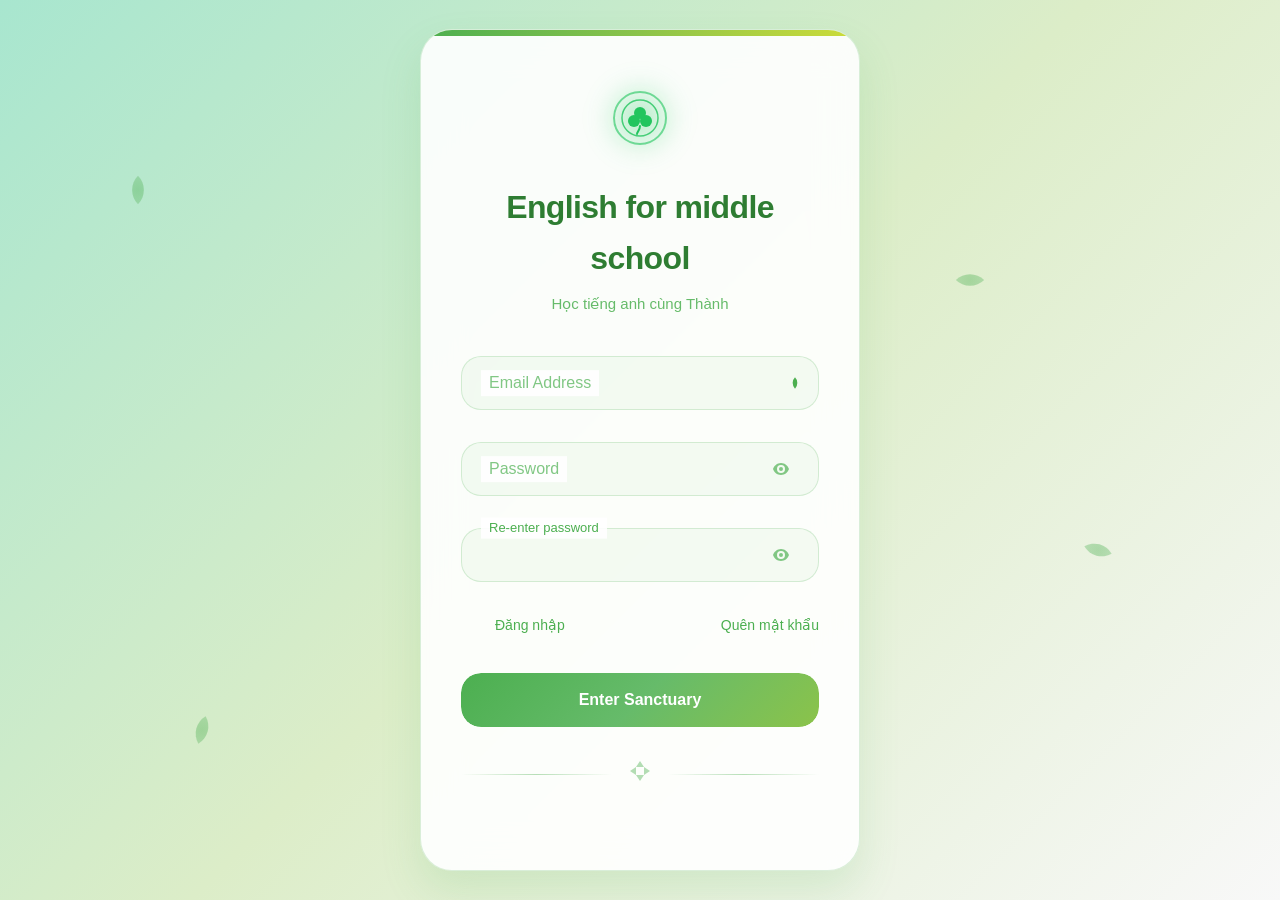
==== sign.html @ b57f53b2 "A_DaiThanh_FIX" ====
<!DOCTYPE html>
<html lang="en">

<head>
    <meta charset="UTF-8">
    <meta name="viewport" content="width=device-width, initial-scale=1.0">
    <title>Eco Wellness Login</title>
    <link rel="stylesheet" href="index.css">
</head>

<body>
    <div class="nature-background">
        <div class="floating-leaf leaf-1"></div>
        <div class="floating-leaf leaf-2"></div>
        <div class="floating-leaf leaf-3"></div>
        <div class="floating-leaf leaf-4"></div>
    </div>

    <div class="login-container">
        <div class="wellness-card">
            <div class="organic-border"></div>

            <div class="mindful-header">
                <div class="zen-logo">
                    <svg width="56" height="56" viewBox="0 0 56 56" fill="none">
                        <!-- Vòng ngoài -->
                        <circle cx="28" cy="28" r="26" stroke="currentColor" stroke-width="2" opacity="0.6" />
                        <circle cx="28" cy="28" r="18" stroke="currentColor" stroke-width="1.5" opacity="0.8" />

                        <!-- Cỏ 3 lá -->
                        <circle cx="28" cy="23" r="6" fill="currentColor" />
                        <circle cx="22" cy="31" r="6" fill="currentColor" />
                        <circle cx="34" cy="31" r="6" fill="currentColor" />

                        <!-- Cuống lá -->
                        <path d="M28 36c0 4-3 6-3 8" stroke="currentColor" stroke-width="2" stroke-linecap="round" />
                    </svg>
                    <div class="zen-glow"></div>
                </div>
                <h1>English for middle school</h1>
                <p>Học tiếng anh cùng Thành</p>
            </div>

            <form class="harmony-form" id="loginForm" novalidate>
                <div class="organic-field">
                    <div class="field-nature"></div>
                    <input type="email" id="email" name="email" required autocomplete="email">
                    <label for="email">Email Address</label>
                    <div class="growth-indicator">
                        <div class="leaf-sprout"></div>
                    </div>
                    <span class="gentle-error" id="emailError"></span>
                </div>

                <div class="organic-field">
                    <div class="field-nature"></div>
                    <input type="password" id="password" name="password" required> <label
                        for="password">Password</label>
                    <button type="button" class="nature-toggle" id="passwordToggle"
                        aria-label="Toggle password visibility">
                        <svg class="eye-visible" width="20" height="20" viewBox="0 0 20 20" fill="none">
                            <path
                                d="M10 4c-4 0-7 3-8 6 1 3 4 6 8 6s7-3 8-6c-1-3-4-6-8-6zm0 10a4 4 0 110-8 4 4 0 010 8zm0-6a2 2 0 100 4 2 2 0 000-4z"
                                fill="currentColor" />
                        </svg>
                        <svg class="eye-hidden" width="20" height="20" viewBox="0 0 20 20" fill="none">
                            <path
                                d="M3 3l14 14M8.5 8.5a2 2 0 002.83 2.83m-.83-4.83a4 4 0 014 4M10 6C6 6 3 9 2 12c.5 1.5 2 3.5 4 4.5M10 14c4 0 7-3 8-6-.5-1.5-2-3.5-4-4.5"
                                stroke="currentColor" stroke-width="1.5" stroke-linecap="round"
                                stroke-linejoin="round" />
                        </svg>
                    </button>
                    <span class="gentle-error" id="passwordError"></span>
                </div>

                <div class="organic-field">
                    <div class="field-nature"></div>
                    <input type="password" id="confirmPassword" name="confirmPassword" required> <label
                        for="password">Re-enter password </label>
                    <button type="button" class="nature-toggle" id="passwordToggle2"
                        aria-label="Toggle password visibility">
                        <svg class="eye-visible" width="20" height="20" viewBox="0 0 20 20" fill="none">
                            <path
                                d="M10 4c-4 0-7 3-8 6 1 3 4 6 8 6s7-3 8-6c-1-3-4-6-8-6zm0 10a4 4 0 110-8 4 4 0 010 8zm0-6a2 2 0 100 4 2 2 0 000-4z"
                                fill="currentColor" />
                        </svg>
                        <svg class="eye-hidden" width="20" height="20" viewBox="0 0 20 20" fill="none">
                            <path
                                d="M3 3l14 14M8.5 8.5a2 2 0 002.83 2.83m-.83-4.83a4 4 0 014 4M10 6C6 6 3 9 2 12c.5 1.5 2 3.5 4 4.5M10 14c4 0 7-3 8-6-.5-1.5-2-3.5-4-4.5"
                                stroke="currentColor" stroke-width="1.5" stroke-linecap="round"
                                stroke-linejoin="round" />
                        </svg>
                    </button>
                    <span class="gentle-error" id="passwordError"></span>
                </div>

                <div class="mindful-options">
                    <label class="zen-checkbox">
                        <input type="checkbox" id="remember" name="remember">
                        <span class="checkbox-leaf">
                            <svg width="10" height="8" viewBox="0 0 10 8" fill="none">
                                <path d="M1 4l2.5 2.5L9 1" stroke="currentColor" stroke-width="1.5"
                                    stroke-linecap="round" stroke-linejoin="round" />
                            </svg>
                        </span>
                        <a href="index.html" class="healing-link">Đăng nhập</a>
                    </label>
                    <a href="#" class="healing-link">Quên mật khẩu</a>
                </div>

                <button type="submit" class="harmony-button">
                    <div class="button-earth"></div>
                    <span class="button-text">Enter Sanctuary</span>
                    <div class="button-growth">
                        <div class="growing-circle circle-1"></div>
                        <div class="growing-circle circle-2"></div>
                        <div class="growing-circle circle-3"></div>
                    </div>
                    <div class="button-aura"></div>
                </button>
            </form>

            <div class="balance-divider">
                <div class="divider-branch"></div>
                <div class="divider-center">
                    <svg width="24" height="24" viewBox="0 0 24 24" fill="none">
                        <path d="M12 2L8 8h8l-4-6zM12 22l4-6H8l4 6zM2 12l6-4v8l-6-4zM22 12l-6 4V8l6 4z"
                            fill="currentColor" opacity="0.6" />
                    </svg>
                </div>
                <div class="divider-branch"></div>
            </div>
        </div>
    </div>

    <script src="../../shared/js/form-utils.js"></script>
    <script src="sign.js"></script>
    <script src="index.js"></script>
</body>

</html>
---- index.css ----
/* Eco Wellness Login Form - Complete & Self-Contained */

* {
    margin: 0;
    padding: 0;
    box-sizing: border-box;
}

body {
    font-family: -apple-system, BlinkMacSystemFont, 'Segoe UI', Roboto, 'Inter', sans-serif;
    background: linear-gradient(135deg, #a8e6cf 0%, #dcedc8 50%, #f8f8f8 100%);
    min-height: 100vh;
    display: flex;
    align-items: center;
    justify-content: center;
    padding: 20px;
    line-height: 1.6;
    position: relative;
    overflow: hidden;
}

/* Natural Background Elements */
.nature-background {
    position: fixed;
    top: 0;
    left: 0;
    width: 100%;
    height: 100%;
    z-index: 0;
    pointer-events: none;
}

.floating-leaf {
    position: absolute;
    width: 20px;
    height: 20px;
    background: radial-gradient(ellipse at center, #4caf50, #66bb6a);
    border-radius: 0 100% 0 100%;
    opacity: 0.4;
    animation: floatLeaf 8s ease-in-out infinite;
}

.leaf-1 {
    top: 20%;
    left: 10%;
    animation-delay: 0s;
    transform: rotate(45deg);
}

.leaf-2 {
    top: 60%;
    left: 85%;
    animation-delay: 2s;
    transform: rotate(-30deg);
}

.leaf-3 {
    top: 80%;
    left: 15%;
    animation-delay: 4s;
    transform: rotate(60deg);
}

.leaf-4 {
    top: 30%;
    left: 75%;
    animation-delay: 6s;
    transform: rotate(-45deg);
}

@keyframes floatLeaf {

    0%,
    100% {
        transform: translateY(0) rotate(var(--rotation, 0deg));
        opacity: 0.4;
    }

    50% {
        transform: translateY(-20px) rotate(calc(var(--rotation, 0deg) + 10deg));
        opacity: 0.7;
    }
}

.login-container {
    width: 100%;
    max-width: 440px;
    position: relative;
    z-index: 1;
}

.wellness-card {
    background: rgba(255, 255, 255, 0.9);
    backdrop-filter: blur(20px);
    -webkit-backdrop-filter: blur(20px);
    border: 1px solid rgba(76, 175, 80, 0.2);
    border-radius: 32px;
    padding: 48px 40px;
    position: relative;
    overflow: hidden;
    box-shadow: 0 20px 40px rgba(76, 175, 80, 0.15);
}

.organic-border {
    position: absolute;
    top: 0;
    left: 0;
    right: 0;
    height: 6px;
    background: linear-gradient(90deg, #4caf50, #8bc34a, #cddc39, #8bc34a, #4caf50);
    background-size: 200% 100%;
    animation: organicFlow 4s ease-in-out infinite;
    border-radius: 32px 32px 0 0;
}

@keyframes organicFlow {

    0%,
    100% {
        background-position: 0% 50%;
    }

    50% {
        background-position: 100% 50%;
    }
}

.mindful-header {
    text-align: center;
    margin-bottom: 40px;
}

.zen-logo {
    position: relative;
    width: 80px;
    height: 80px;
    margin: 0 auto 24px;
    display: flex;
    align-items: center;
    justify-content: center;
    color: #4caf50;
}

.zen-logo svg {
    position: relative;
    z-index: 2;
    animation: zenBreath 4s ease-in-out infinite;
}

@keyframes zenBreath {

    0%,
    100% {
        transform: scale(1);
    }

    50% {
        transform: scale(1.05);
    }
}

.zen-glow {
    position: absolute;
    top: 0;
    left: 0;
    width: 100%;
    height: 100%;
    background: radial-gradient(circle, rgba(76, 175, 80, 0.2) 0%, transparent 70%);
    border-radius: 50%;
    animation: zenGlow 3s ease-in-out infinite;
}

@keyframes zenGlow {

    0%,
    100% {
        transform: scale(1);
        opacity: 0.6;
    }

    50% {
        transform: scale(1.2);
        opacity: 0.8;
    }
}

.mindful-header h1 {
    color: #2e7d32;
    font-size: 2rem;
    font-weight: 600;
    margin-bottom: 8px;
    letter-spacing: -0.02em;
}

.mindful-header p {
    color: #66bb6a;
    font-size: 15px;
    font-weight: 400;
}

/* Organic Form Fields */
.organic-field {
    position: relative;
    margin-bottom: 32px;
}

.field-nature {
    position: absolute;
    top: 0;
    left: 0;
    right: 0;
    bottom: 0;
    background: rgba(76, 175, 80, 0.05);
    border: 1.5px solid rgba(76, 175, 80, 0.2);
    border-radius: 20px;
    transition: all 0.3s ease;
}

.organic-field input {
    width: 100%;
    background: transparent;
    border: none;
    padding: 18px 60px 18px 20px;
    color: #2e7d32;
    font-size: 16px;
    font-weight: 400;
    outline: none;
    position: relative;
    z-index: 2;
    font-family: inherit;
}

.organic-field input::placeholder {
    color: transparent;
}

.organic-field label {
    position: absolute;
    left: 20px;
    top: 50%;
    transform: translateY(-50%);
    color: #81c784;
    font-size: 16px;
    font-weight: 400;
    pointer-events: none;
    transition: all 0.3s ease;
    z-index: 3;
    background: rgba(255, 255, 255, 0.9);
    padding: 0 8px;
}

.organic-field input:focus+label,
.organic-field input:not(:placeholder-shown)+label {
    top: 0;
    font-size: 13px;
    font-weight: 500;
    color: #4caf50;
    transform: translateY(-50%);
}

.organic-field input:focus~.field-nature {
    border-color: #4caf50;
    background: rgba(76, 175, 80, 0.1);
    box-shadow: 0 0 0 2px rgba(76, 175, 80, 0.2);
}

.growth-indicator {
    position: absolute;
    right: 20px;
    top: 50%;
    transform: translateY(-50%);
    width: 8px;
    height: 8px;
    z-index: 4;
}

.leaf-sprout {
    width: 100%;
    height: 100%;
    background: #4caf50;
    border-radius: 0 100% 0 100%;
    opacity: 0;
    transform: scale(0) rotate(45deg);
    animation: sproutGrow 0.5s ease-out forwards;
}

.organic-field input:focus~.growth-indicator .leaf-sprout,
.organic-field input:valid~.growth-indicator .leaf-sprout {
    opacity: 1;
    transform: scale(1) rotate(45deg);
}

@keyframes sproutGrow {
    0% {
        opacity: 0;
        transform: scale(0) rotate(45deg);
    }

    100% {
        opacity: 1;
        transform: scale(1) rotate(45deg);
    }
}

/* Nature Toggle */
.organic-field:has(.nature-toggle) input {
    padding-right: 56px;
}

.nature-toggle {
    position: absolute;
    right: 20px;
    top: 50%;
    transform: translateY(-50%);
    background: none;
    border: none;
    cursor: pointer;
    color: #81c784;
    padding: 8px;
    border-radius: 12px;
    transition: all 0.3s ease;
    z-index: 4;
    display: flex;
    align-items: center;
    justify-content: center;
}

.nature-toggle:hover {
    color: #4caf50;
    background: rgba(76, 175, 80, 0.1);
}

.eye-hidden {
    display: none;
}

.nature-toggle.toggle-visible .eye-visible {
    display: none;
}

.nature-toggle.toggle-visible .eye-hidden {
    display: block;
}

/* Mindful Options */
.mindful-options {
    display: flex;
    justify-content: space-between;
    align-items: center;
    margin-bottom: 36px;
    flex-wrap: wrap;
    gap: 16px;
}

.zen-checkbox {
    display: flex;
    align-items: center;
    cursor: pointer;
    font-size: 14px;
    color: #4caf50;
    font-weight: 500;
}

.zen-checkbox input[type="checkbox"] {
    display: none;
}

.checkbox-leaf {
    width: 22px;
    height: 22px;
    margin-right: 12px;
    position: relative;
    display: flex;
    align-items: center;
    justify-content: center;
}

.leaf-shape {
    width: 100%;
    height: 100%;
    background: rgba(76, 175, 80, 0.1);
    border: 1.5px solid rgba(76, 175, 80, 0.3);
    border-radius: 0 100% 0 100%;
    transform: rotate(45deg);
    transition: all 0.3s ease;
    position: absolute;
}

.checkbox-leaf svg {
    color: transparent;
    transition: color 0.3s ease;
    position: relative;
    z-index: 1;
    transform: rotate(-45deg);
}

.zen-checkbox input[type="checkbox"]:checked+.checkbox-leaf .leaf-shape {
    background: #4caf50;
    border-color: #4caf50;
    box-shadow: 0 0 12px rgba(76, 175, 80, 0.4);
}

.zen-checkbox input[type="checkbox"]:checked+.checkbox-leaf svg {
    color: #ffffff;
}

.healing-link {
    color: #4caf50;
    text-decoration: none;
    font-size: 14px;
    font-weight: 500;
    transition: all 0.3s ease;
    position: relative;
}

.healing-link::after {
    content: '';
    position: absolute;
    bottom: -2px;
    left: 0;
    width: 0;
    height: 2px;
    background: linear-gradient(90deg, #4caf50, #8bc34a);
    transition: width 0.3s ease;
}

.healing-link:hover::after {
    width: 100%;
}

.healing-link:hover {
    color: #2e7d32;
}

/* Harmony Button */
.harmony-button {
    width: 100%;
    background: transparent;
    color: #ffffff;
    border: none;
    border-radius: 20px;
    padding: 0;
    cursor: pointer;
    font-family: inherit;
    font-size: 16px;
    font-weight: 600;
    position: relative;
    margin-bottom: 32px;
    overflow: hidden;
    min-height: 54px;
    display: flex;
    align-items: center;
    justify-content: center;
}

.button-earth {
    position: absolute;
    top: 0;
    left: 0;
    right: 0;
    bottom: 0;
    background: linear-gradient(135deg, #4caf50, #66bb6a, #8bc34a);
    border-radius: 20px;
    transition: all 0.3s ease;
}

.harmony-button:hover .button-earth {
    background: linear-gradient(135deg, #388e3c, #4caf50, #66bb6a);
    transform: scale(1.02);
}

.harmony-button:active .button-earth {
    transform: scale(0.98);
}

.button-text {
    position: relative;
    z-index: 2;
    transition: opacity 0.3s ease;
}

.button-growth {
    position: absolute;
    z-index: 2;
    opacity: 0;
    transition: opacity 0.3s ease;
    display: flex;
    gap: 6px;
}

.growing-circle {
    width: 8px;
    height: 8px;
    background: #ffffff;
    border-radius: 50%;
    animation: organicGrow 1.5s ease-in-out infinite;
}

.circle-2 {
    animation-delay: 0.2s;
}

.circle-3 {
    animation-delay: 0.4s;
}

@keyframes organicGrow {

    0%,
    80%,
    100% {
        transform: scale(0.8);
        opacity: 0.6;
    }

    40% {
        transform: scale(1.2);
        opacity: 1;
    }
}

.harmony-button.loading .button-text {
    opacity: 0;
}

.harmony-button.loading .button-growth {
    opacity: 1;
}

.button-aura {
    position: absolute;
    top: -3px;
    left: -3px;
    right: -3px;
    bottom: -3px;
    background: linear-gradient(135deg, #4caf50, #8bc34a);
    border-radius: 23px;
    opacity: 0;
    filter: blur(12px);
    transition: opacity 0.3s ease;
    z-index: -1;
}

.harmony-button:hover .button-aura {
    opacity: 0.6;
}

/* Balance Divider */
.balance-divider {
    display: flex;
    align-items: center;
    margin: 32px 0;
    gap: 16px;
}

.divider-branch {
    flex: 1;
    height: 1px;
    background: linear-gradient(90deg, transparent, rgba(76, 175, 80, 0.4), transparent);
}

.divider-center {
    color: #4caf50;
    opacity: 0.7;
    animation: centerPulse 3s ease-in-out infinite;
}

@keyframes centerPulse {

    0%,
    100% {
        opacity: 0.7;
        transform: scale(1);
    }

    50% {
        opacity: 1;
        transform: scale(1.1);
    }
}

/* Natural Social */
.natural-social {
    display: flex;
    gap: 12px;
    margin-bottom: 32px;
}

.earth-social {
    flex: 1;
    background: transparent;
    color: #4caf50;
    border: none;
    border-radius: 16px;
    padding: 14px 16px;
    cursor: pointer;
    font-family: inherit;
    font-size: 14px;
    font-weight: 500;
    display: flex;
    align-items: center;
    justify-content: center;
    gap: 8px;
    transition: all 0.3s ease;
    min-height: 48px;
    position: relative;
    overflow: hidden;
}

.social-earth {
    position: absolute;
    top: 0;
    left: 0;
    right: 0;
    bottom: 0;
    background: rgba(76, 175, 80, 0.1);
    border: 1.5px solid rgba(76, 175, 80, 0.2);
    border-radius: 16px;
    transition: all 0.3s ease;
}

.earth-social:hover .social-earth {
    background: rgba(76, 175, 80, 0.15);
    border-color: rgba(76, 175, 80, 0.4);
}

.earth-social span,
.earth-social svg {
    position: relative;
    z-index: 2;
}

.social-glow {
    position: absolute;
    top: -2px;
    left: -2px;
    right: -2px;
    bottom: -2px;
    background: rgba(76, 175, 80, 0.3);
    border-radius: 18px;
    opacity: 0;
    filter: blur(8px);
    transition: opacity 0.3s ease;
    z-index: 0;
}

.earth-social:hover .social-glow {
    opacity: 1;
}

/* Nurture Signup */
.nurture-signup {
    text-align: center;
    font-size: 14px;
    color: #66bb6a;
}

.growth-link {
    color: #4caf50;
    text-decoration: none;
    font-weight: 600;
    transition: all 0.3s ease;
    position: relative;
}

.growth-link::after {
    content: '';
    position: absolute;
    bottom: -2px;
    left: 0;
    width: 0;
    height: 2px;
    background: linear-gradient(90deg, #4caf50, #8bc34a);
    transition: width 0.3s ease;
}

.growth-link:hover::after {
    width: 100%;
}

.growth-link:hover {
    color: #2e7d32;
}

/* Gentle Error */
.gentle-error {
    color: #ff7043;
    font-size: 12px;
    font-weight: 500;
    margin-top: 8px;
    opacity: 0;
    transform: translateY(-4px);
    transition: all 0.3s ease;
    position: relative;
    z-index: 5;
}

.gentle-error.show {
    opacity: 1;
    transform: translateY(0);
}

.organic-field.error .field-nature {
    border-color: #ff7043;
    background: rgba(255, 112, 67, 0.1);
}

.organic-field.error label {
    color: #ff5722;
}

/* Harmony Success */
.harmony-success {
    display: none;
    text-align: center;
    padding: 40px 20px;
    opacity: 0;
    transform: translateY(20px);
    transition: all 0.5s ease;
}

.harmony-success.show {
    display: block;
    opacity: 1;
    transform: translateY(0);
}

.success-mandala {
    position: relative;
    width: 90px;
    height: 90px;
    margin: 0 auto 24px;
    display: flex;
    align-items: center;
    justify-content: center;
}

.mandala-ring {
    position: absolute;
    border: 2px solid #4caf50;
    border-radius: 50%;
    animation: mandalaGrow 1.2s ease-out forwards;
    opacity: 0;
}

.ring-1 {
    width: 60px;
    height: 60px;
    top: 15px;
    left: 15px;
    animation-delay: 0s;
}

.ring-2 {
    width: 75px;
    height: 75px;
    top: 7.5px;
    left: 7.5px;
    animation-delay: 0.2s;
}

.ring-3 {
    width: 90px;
    height: 90px;
    top: 0;
    left: 0;
    animation-delay: 0.4s;
}

@keyframes mandalaGrow {
    0% {
        opacity: 0;
        transform: scale(0) rotate(0deg);
    }

    50% {
        opacity: 1;
        transform: scale(1.1) rotate(180deg);
    }

    100% {
        opacity: 0.8;
        transform: scale(1) rotate(360deg);
    }
}

.mandala-center {
    position: relative;
    z-index: 2;
    color: #4caf50;
    animation: centerBloom 0.8s ease-out 0.6s forwards;
    opacity: 0;
}

@keyframes centerBloom {
    0% {
        opacity: 0;
        transform: scale(0);
    }

    100% {
        opacity: 1;
        transform: scale(1);
    }
}

.harmony-success h3 {
    color: #2e7d32;
    font-size: 1.5rem;
    font-weight: 600;
    margin-bottom: 8px;
}

.harmony-success p {
    color: #66bb6a;
    font-size: 14px;
}

/* Mobile Responsive */
@media (max-width: 480px) {
    body {
        padding: 16px;
    }

    .wellness-card {
        padding: 36px 28px;
        border-radius: 24px;
    }

    .mindful-header h1 {
        font-size: 1.75rem;
    }

    .zen-logo {
        width: 60px;
        height: 60px;
    }

    .mindful-options {
        flex-direction: column;
        align-items: flex-start;
        gap: 16px;
    }

    .natural-social {
        flex-direction: column;
    }

    .floating-leaf {
        width: 16px;
        height: 16px;
    }
}


.zen-logo {
    position: relative;
    color: #22c55e;
}

.zen-glow {
    position: absolute;
    inset: 0;
    background: radial-gradient(circle, rgba(34, 197, 94, 0.4) 0%, transparent 70%);
    filter: blur(12px);
    z-index: -1;
}
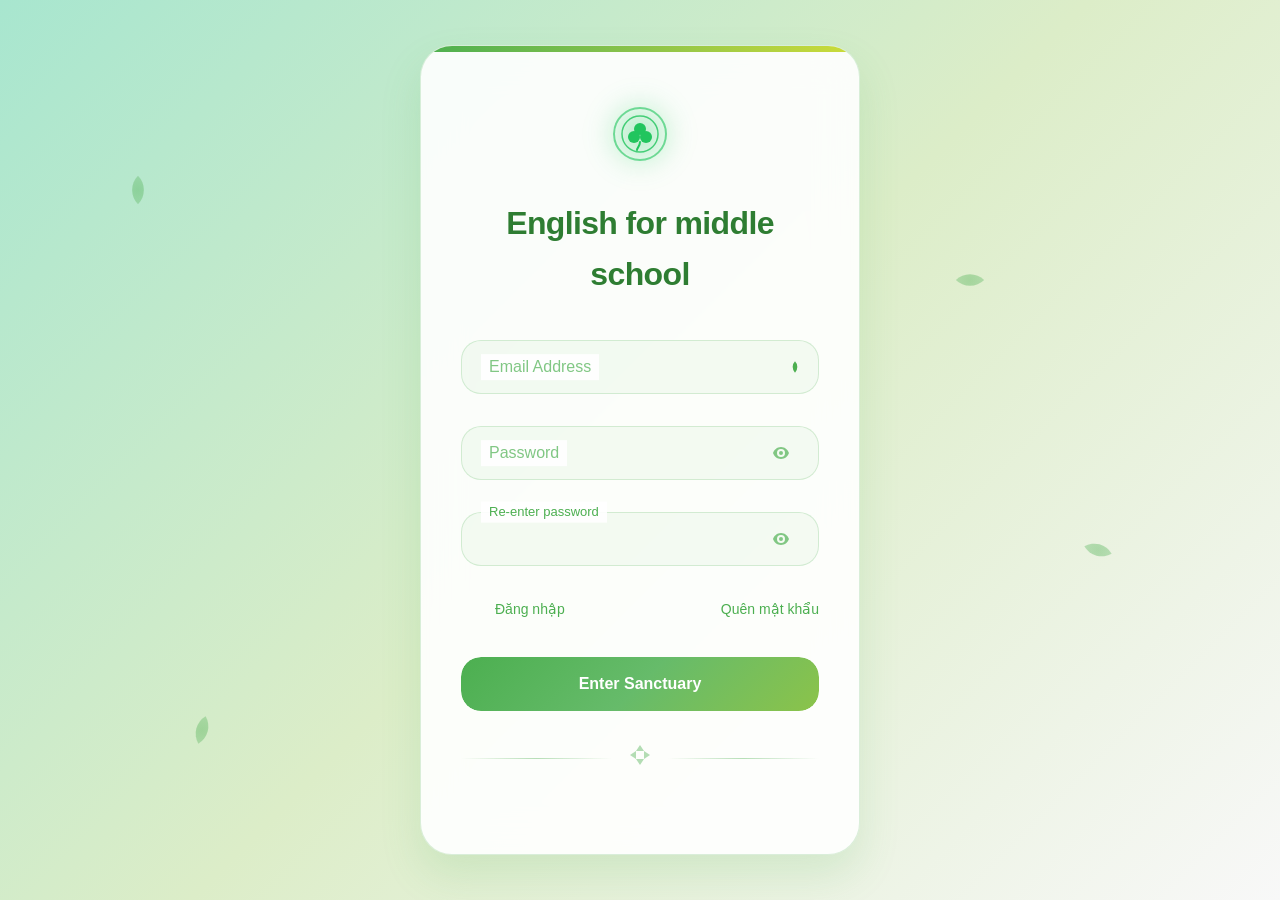
==== commit 37a86e7e: "Update sign.html" ====
--- a/sign.html
+++ b/sign.html
@@ -4,7 +4,7 @@
 <head>
     <meta charset="UTF-8">
     <meta name="viewport" content="width=device-width, initial-scale=1.0">
-    <title>Eco Wellness Login</title>
+    <title>E-learning</title>
     <link rel="stylesheet" href="index.css">
 </head>
 
@@ -38,7 +38,6 @@
                     <div class="zen-glow"></div>
                 </div>
                 <h1>English for middle school</h1>
-                <p>Học tiếng anh cùng Thành</p>
             </div>
 
             <form class="harmony-form" id="loginForm" novalidate>
@@ -138,4 +137,4 @@
     <script src="index.js"></script>
 </body>
 
-</html>+</html>
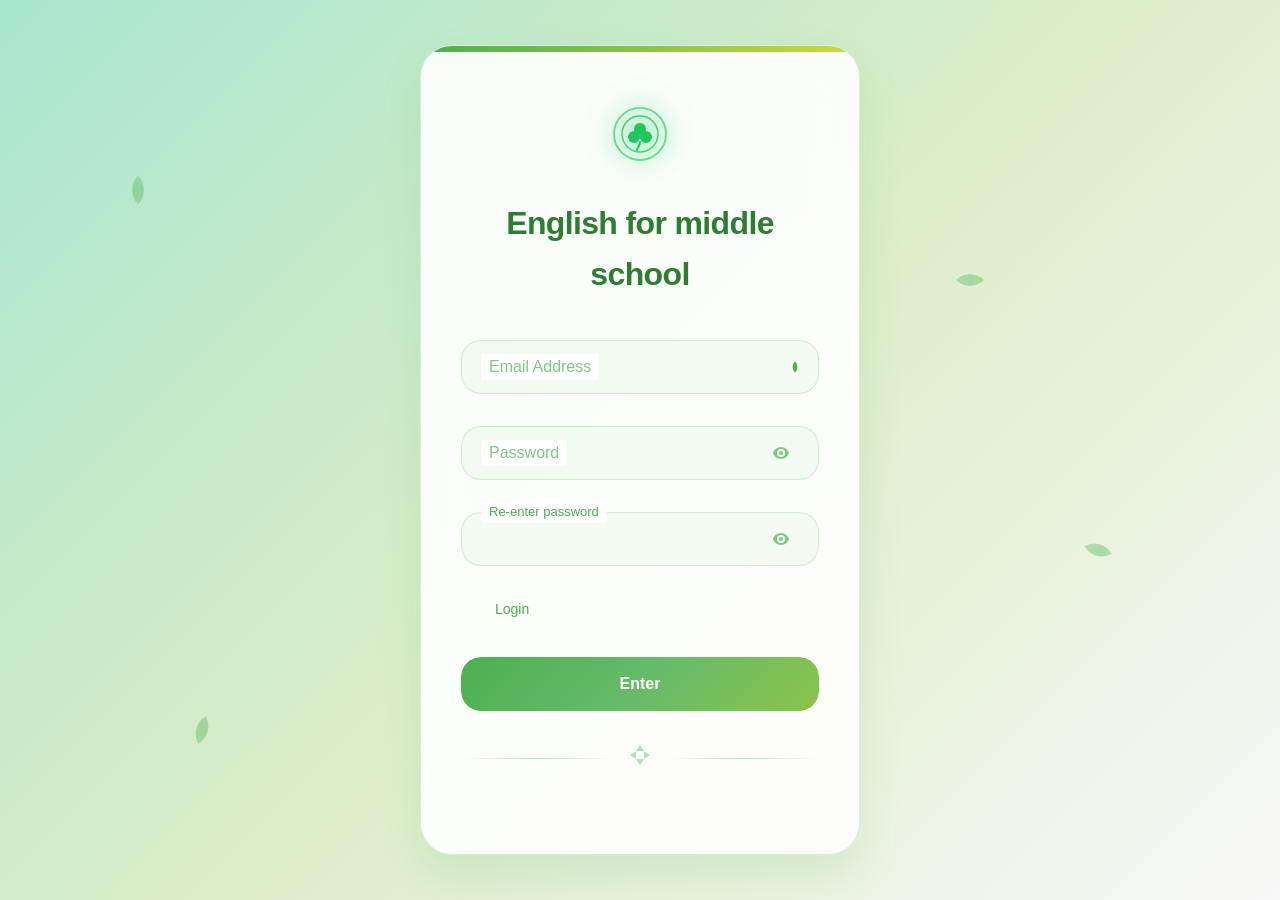
==== commit f4c00470: "Update sign.html" ====
--- a/sign.html
+++ b/sign.html
@@ -102,14 +102,14 @@
                                     stroke-linecap="round" stroke-linejoin="round" />
                             </svg>
                         </span>
-                        <a href="index.html" class="healing-link">Đăng nhập</a>
+                        <a href="index.html" class="healing-link">Login</a>
                     </label>
-                    <a href="#" class="healing-link">Quên mật khẩu</a>
+               
                 </div>
 
                 <button type="submit" class="harmony-button">
                     <div class="button-earth"></div>
-                    <span class="button-text">Enter Sanctuary</span>
+                    <span class="button-text">Enter</span>
                     <div class="button-growth">
                         <div class="growing-circle circle-1"></div>
                         <div class="growing-circle circle-2"></div>
